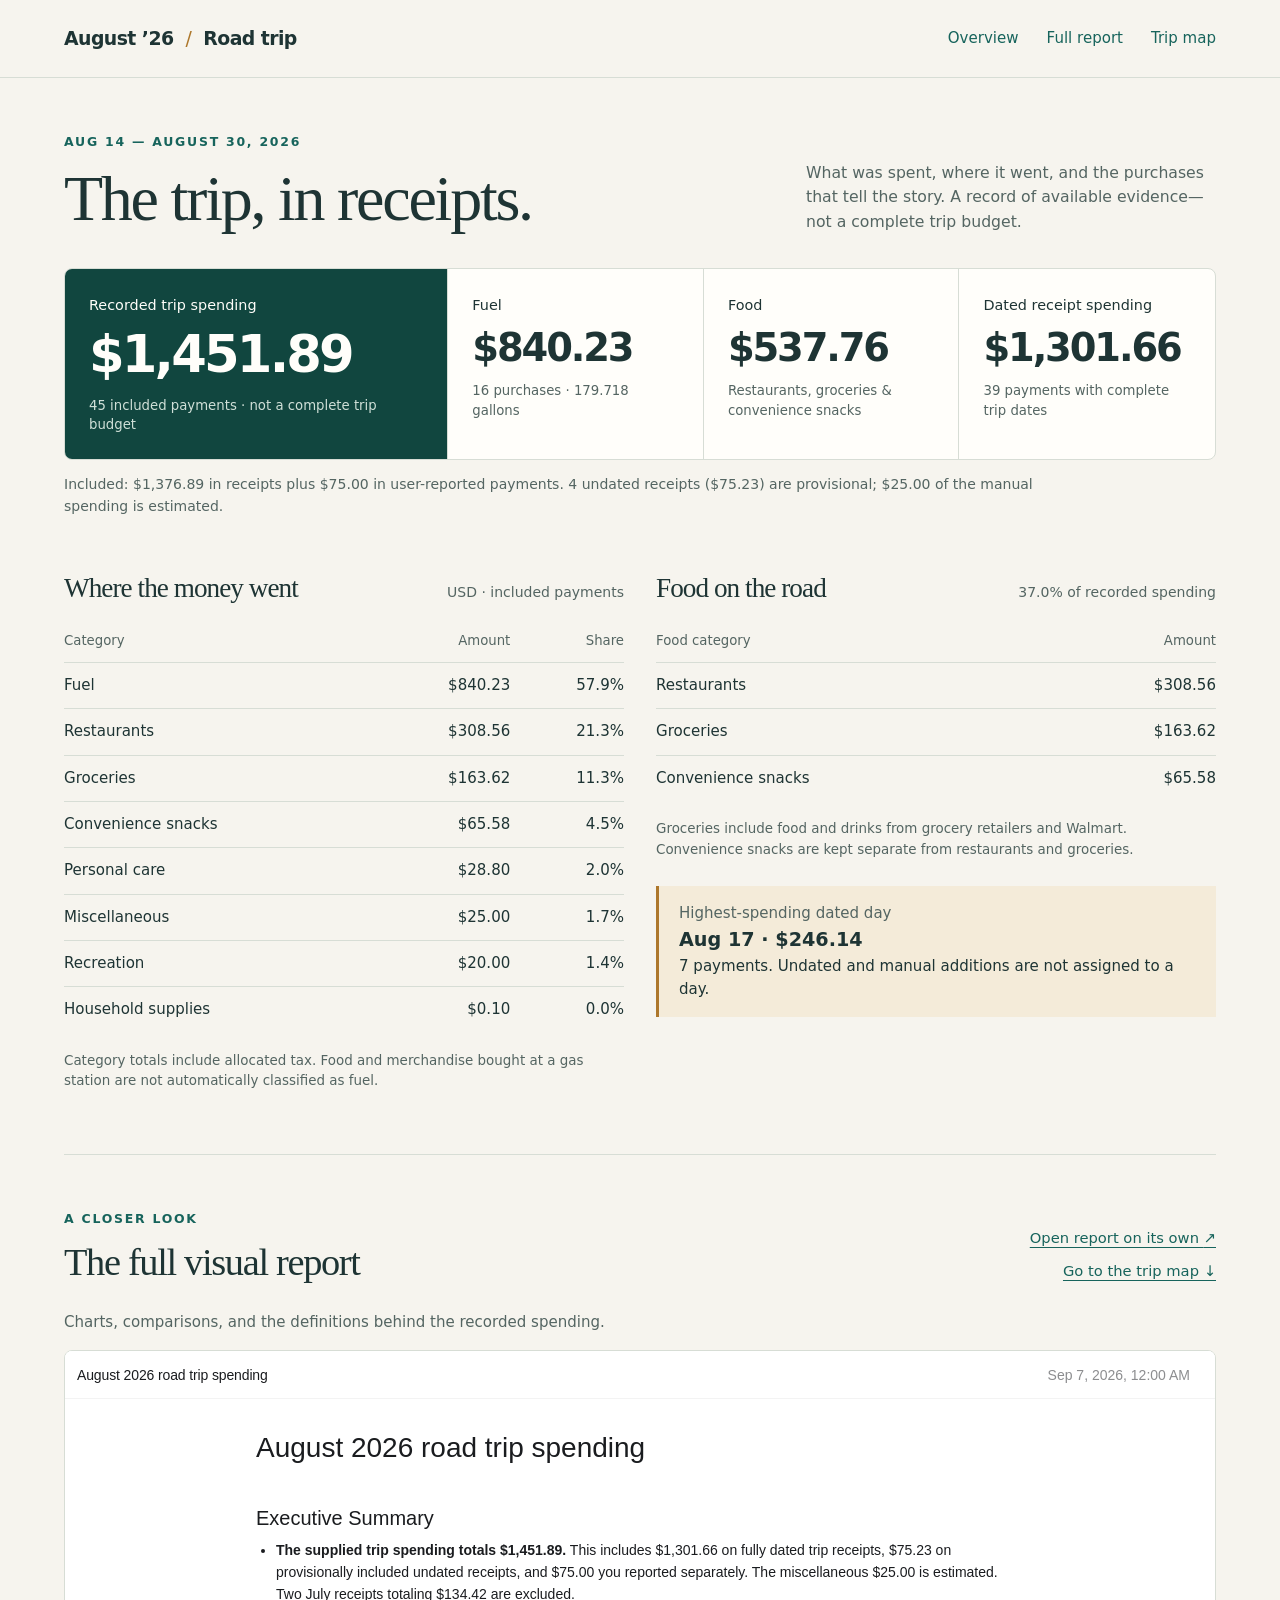
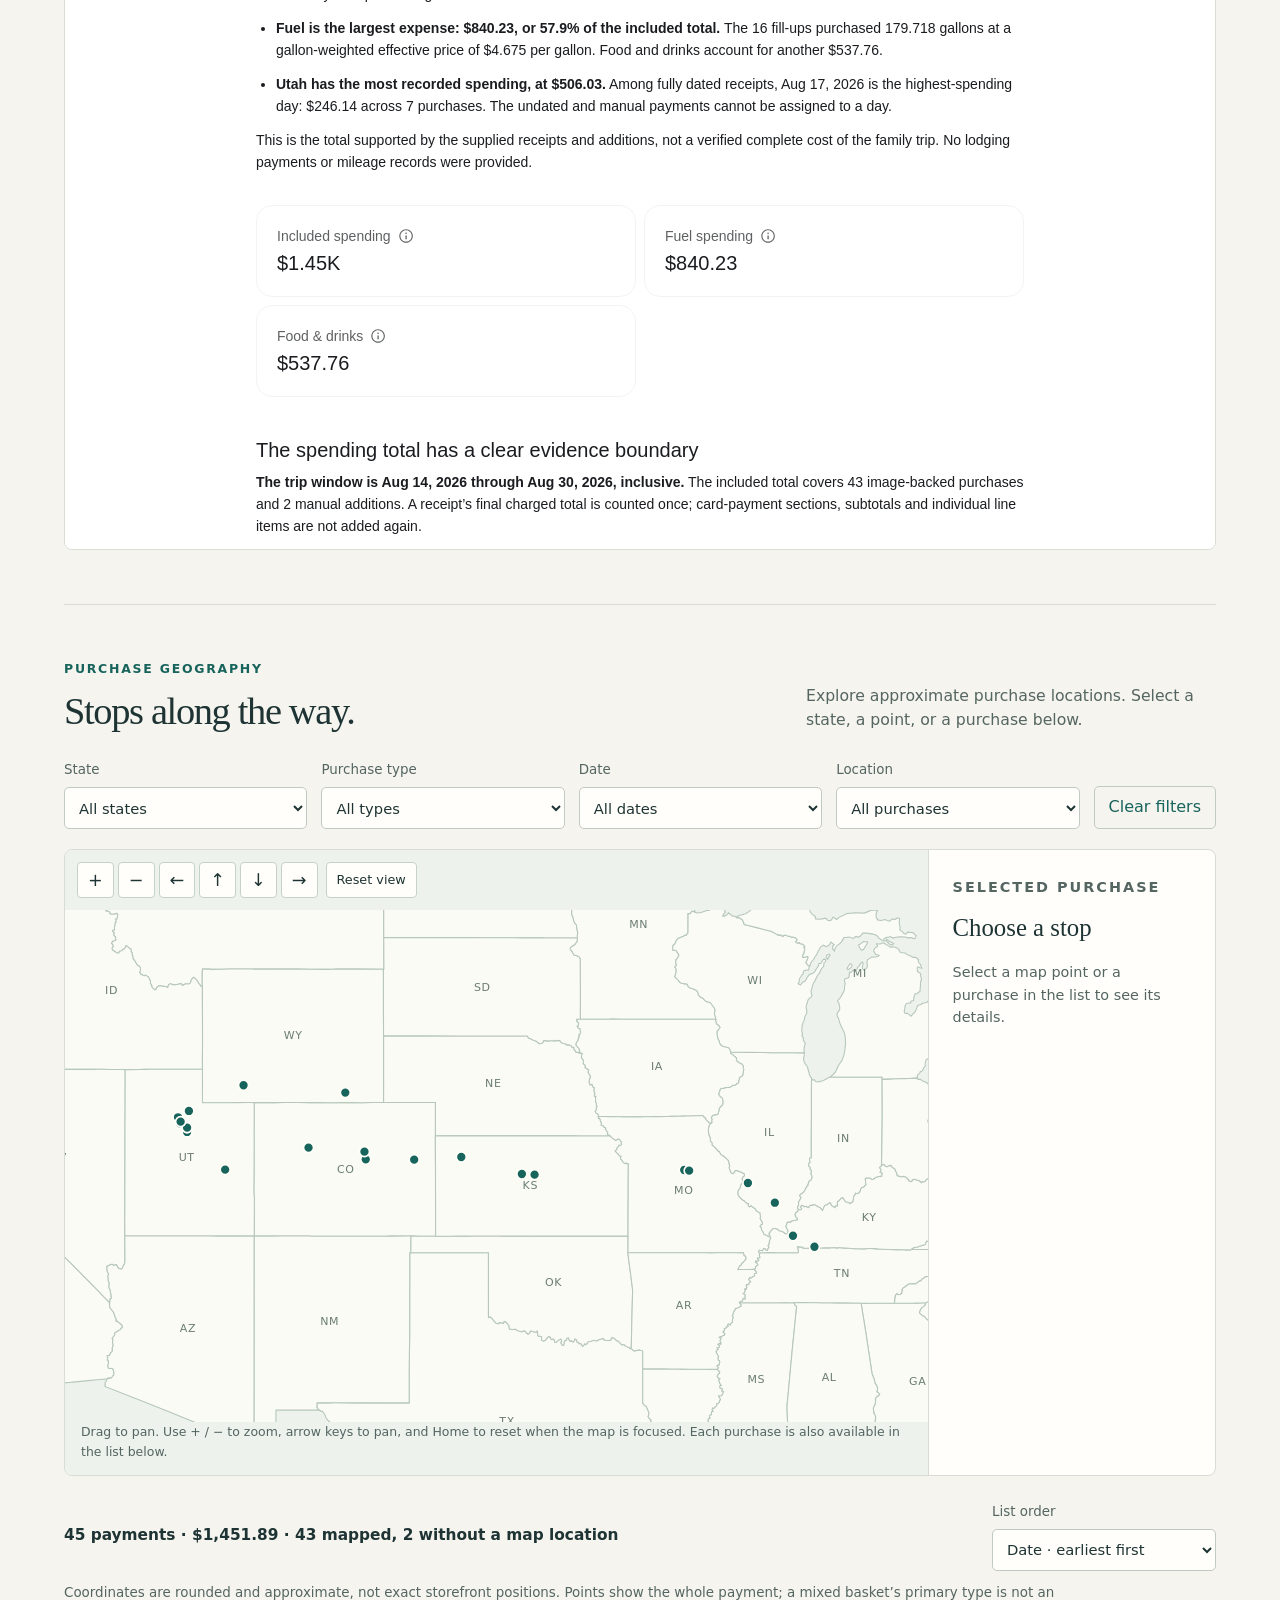
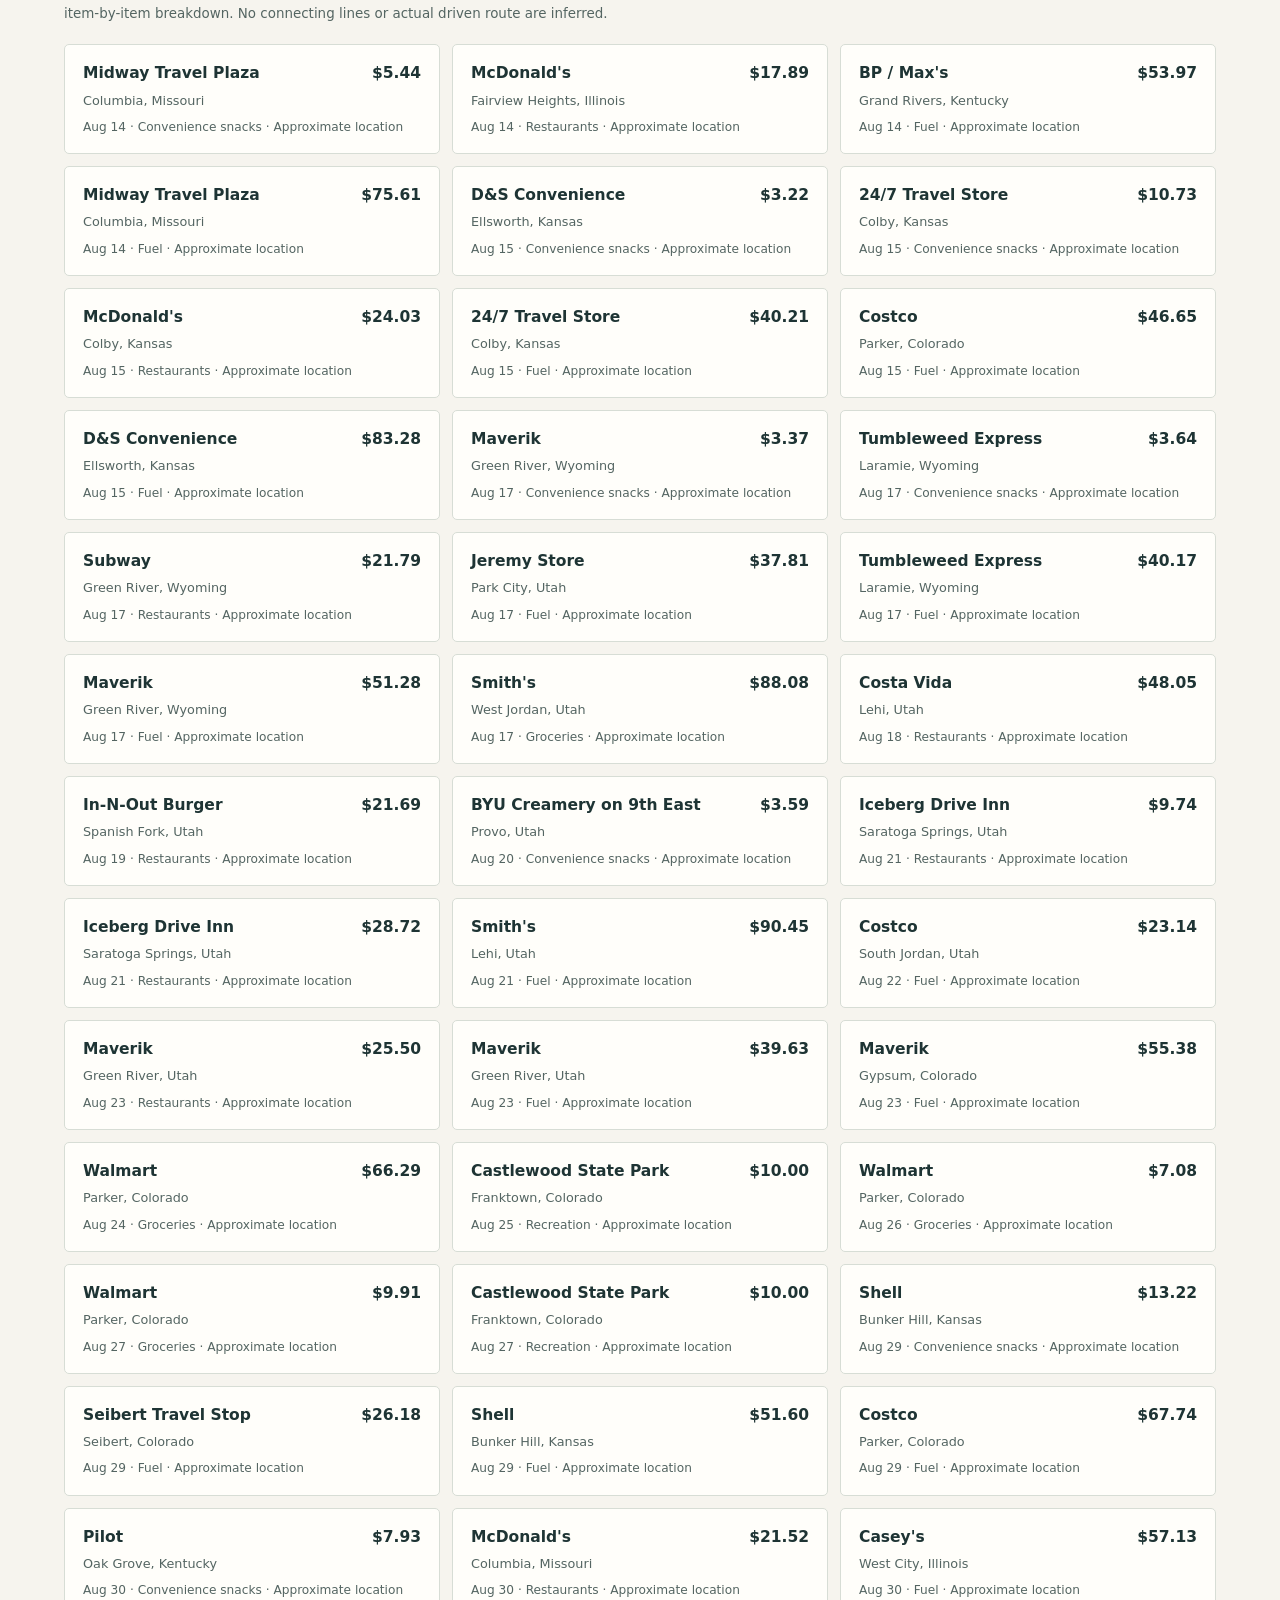
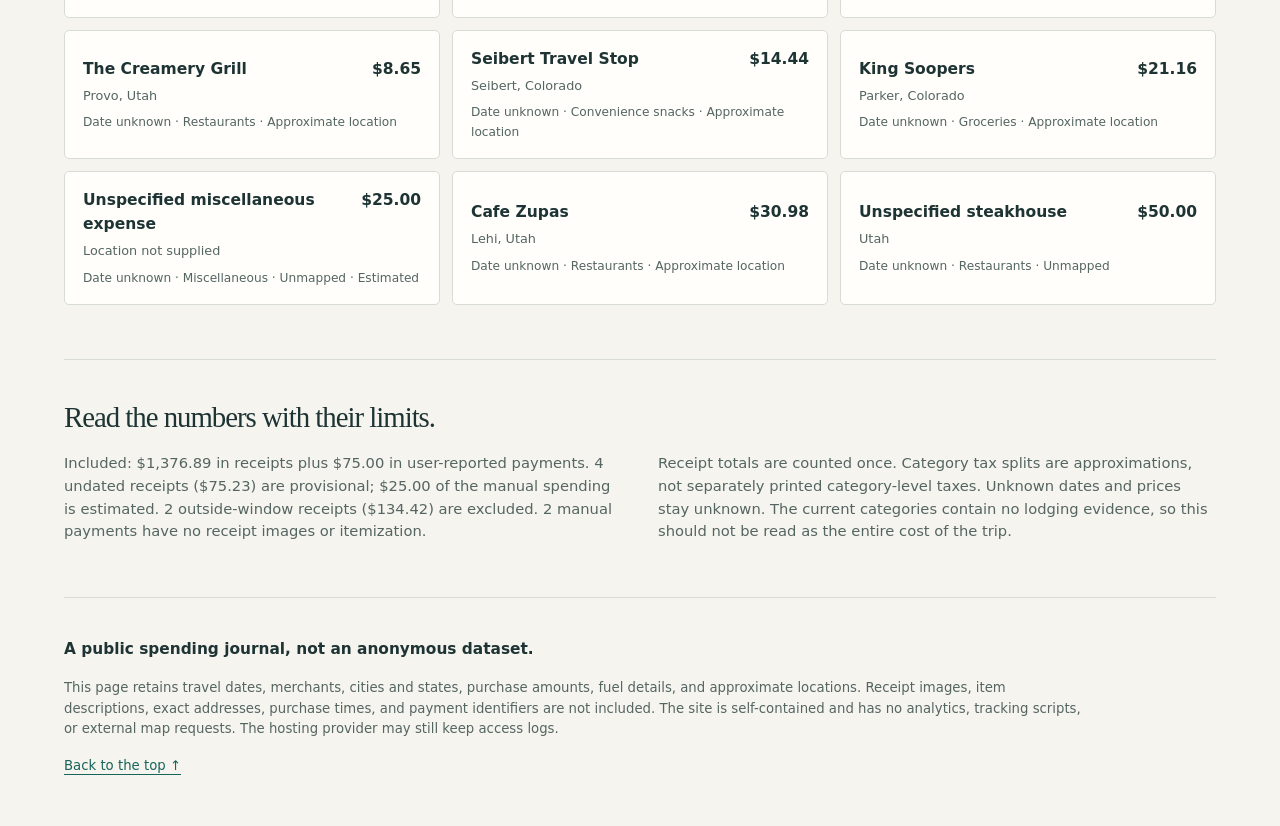
==== index.html @ 5550ae77 "Publish reviewed August 2026 road trip report and map" ====
<!doctype html>
<html lang="en">
<head>
  <meta charset="utf-8">
  <meta name="viewport" content="width=device-width, initial-scale=1">
  <meta name="description" content="A receipt-backed look at an August road trip: recorded spending, fuel purchases, and approximate purchase locations.">
  <meta name="referrer" content="no-referrer">
  <meta http-equiv="Content-Security-Policy" content="default-src 'none'; script-src 'self'; style-src 'self'; img-src 'self' data:; frame-src 'self'; connect-src 'none'; base-uri 'none'; form-action 'none'">
  <title>August ’26 / Road trip</title>
  <link rel="stylesheet" href="assets/site.css">
  <script src="assets/trip-data.js" defer></script>
  <script src="assets/site.js" defer></script>
</head>
<body>
  <a class="skip-link" href="#overview">Skip to the overview</a>
  <header class="site-header">
    <a class="wordmark" href="#overview" aria-label="Road trip overview"><span id="edition">August ’26</span><span class="wordmark-divider">/</span>Road trip</a>
    <nav aria-label="Main navigation"><a href="#overview">Overview</a><a href="#visual-report">Full report</a><a href="#trip-map">Trip map</a></nav>
  </header>
  <main>
    <p id="data-error" class="error-message" role="alert" hidden>The trip data could not be loaded. Keep the assets folder beside this page and reload.</p>
    <noscript><p class="error-message">Enable JavaScript to explore the overview and map. The <a href="report.html">full report</a> also includes a readable, no-script version.</p></noscript>
    <section id="overview" class="section overview" aria-labelledby="overview-heading">
      <div class="section-heading introduction"><div><p class="eyebrow" id="trip-period">Trip spending journal</p><h1 id="overview-heading">The trip, in receipts.</h1></div><p class="intro-note">What was spent, where it went, and the purchases that tell the story. A record of available evidence—not a complete trip budget.</p></div>
      <div id="headline-metrics" class="metric-grid" aria-label="Recorded spending summary"></div>
      <p id="coverage-note" class="coverage-note"></p>
      <div class="overview-grid">
        <section class="summary-panel" aria-labelledby="category-heading"><div class="panel-heading"><h2 id="category-heading">Where the money went</h2><span class="small-label">USD · included payments</span></div><div id="category-table"></div><p class="table-note">Category totals include allocated tax. Food and merchandise bought at a gas station are not automatically classified as fuel.</p></section>
        <section class="summary-panel food-panel" aria-labelledby="food-heading"><div class="panel-heading"><h2 id="food-heading">Food on the road</h2><span id="food-share" class="small-label"></span></div><div id="food-table"></div><p class="table-note">Groceries include food and drinks from grocery retailers and Walmart. Convenience snacks are kept separate from restaurants and groceries.</p><div id="peak-day" class="editorial-callout"></div></section>
      </div>
    </section>
    <section id="visual-report" class="section report-section" aria-labelledby="report-heading"><div class="section-heading"><div><p class="eyebrow">A closer look</p><h2 id="report-heading">The full visual report</h2></div><div class="heading-links"><a class="text-link" href="report.html">Open report on its own <span aria-hidden="true">↗</span></a><a class="text-link" href="#trip-map">Go to the trip map ↓</a></div></div><p class="section-description">Charts, comparisons, and the definitions behind the recorded spending.</p><iframe class="report-frame" src="report.html" title="Road trip spending visual report" loading="lazy"></iframe></section>
    <section id="trip-map" class="section map-section" aria-labelledby="map-heading">
      <div class="section-heading"><div><p class="eyebrow">Purchase geography</p><h2 id="map-heading">Stops along the way.</h2></div><p class="intro-note">Explore approximate purchase locations. Select a state, a point, or a purchase below.</p></div>
      <form id="map-filters" class="map-filters" aria-label="Filter purchases"><label>State<select id="filter-state"><option value="">All states</option></select></label><label>Purchase type<select id="filter-category"><option value="">All types</option></select></label><label>Date<select id="filter-date"><option value="">All dates</option></select></label><label>Location<select id="filter-location"><option value="">All purchases</option><option value="mapped">On the map</option><option value="unmapped">No map location</option></select></label><button id="clear-filters" class="quiet-button" type="button">Clear filters</button></form>
      <div class="map-workspace">
        <div class="map-canvas-panel"><div class="map-tools" role="group" aria-label="Map view controls"><button type="button" id="zoom-in" aria-label="Zoom in">+</button><button type="button" id="zoom-out" aria-label="Zoom out">−</button><button type="button" id="pan-left" aria-label="Pan left">←</button><button type="button" id="pan-up" aria-label="Pan up">↑</button><button type="button" id="pan-down" aria-label="Pan down">↓</button><button type="button" id="pan-right" aria-label="Pan right">→</button><button type="button" id="reset-map">Reset view</button></div><svg id="purchase-map" viewBox="0 0 1000 520" role="group" tabindex="0" aria-label="Interactive approximate purchase map" aria-describedby="map-help"><title>Approximate purchase locations</title><g id="map-states"></g><g id="map-state-labels" aria-hidden="true"></g><g id="map-points"></g></svg><p id="map-help" class="map-help">Drag to pan. Use + / − to zoom, arrow keys to pan, and Home to reset when the map is focused. Each purchase is also available in the list below.</p></div>
        <aside class="purchase-detail" aria-labelledby="purchase-detail-heading" aria-live="polite" aria-atomic="true"><p class="eyebrow">Selected purchase</p><h3 id="purchase-detail-heading">Choose a stop</h3><div id="purchase-detail-content"><p>Select a map point or a purchase in the list to see its details.</p></div></aside>
      </div>
      <div class="map-results-heading"><p id="map-results-status" role="status" aria-live="polite"></p><label>List order<select id="list-order"><option value="date">Date · earliest first</option><option value="amount-desc">Amount · highest first</option><option value="amount-asc">Amount · lowest first</option></select></label></div>
      <p class="table-note map-caveat">Coordinates are rounded and approximate, not exact storefront positions. Points show the whole payment; a mixed basket’s primary type is not an item-by-item breakdown. No connecting lines or actual driven route are inferred.</p>
      <div id="purchase-list" class="purchase-list" aria-label="Filtered purchases"></div>
    </section>
    <section class="section methodology" aria-labelledby="method-heading"><h2 id="method-heading">Read the numbers with their limits.</h2><div class="method-grid"><p id="method-coverage"></p><p id="method-evidence">Receipt totals are counted once. Category tax splits are approximations, not separately printed category-level taxes. Unknown dates and prices stay unknown. Available expenses are not proof that every trip cost is captured.</p></div></section>
  </main>
  <footer class="site-footer"><p class="footer-title">A public spending journal, not an anonymous dataset.</p><p>This page retains travel dates, merchants, cities and states, purchase amounts, fuel details, and approximate locations. Receipt images, item descriptions, exact addresses, purchase times, and payment identifiers are not included. The site is self-contained and has no analytics, tracking scripts, or external map requests. The hosting provider may still keep access logs.</p><a href="#overview">Back to the top ↑</a></footer>
</body>
</html>
---- assets/site.css ----
:root{color-scheme:light;--paper:#f6f4ee;--surface:#fffefa;--ink:#1e3434;--muted:#546562;--line:#d7ddd5;--teal:#17645c;--teal-deep:#11463f;--teal-light:#e6efea;--gold:#ad772b;--gold-light:#f4ebd9;--radius:8px;--sans:ui-sans-serif,system-ui,-apple-system,BlinkMacSystemFont,"Segoe UI",sans-serif;--serif:Georgia,"Times New Roman",serif}
*{box-sizing:border-box}html{scroll-behavior:smooth;scroll-padding-top:88px}body{margin:0;background:var(--paper);color:var(--ink);font-family:var(--sans);font-size:16px;line-height:1.55}a{color:var(--teal);text-underline-offset:4px}button,input,select{font:inherit}button,a,select{touch-action:manipulation}button,select{min-height:42px}button{cursor:pointer}button:disabled{cursor:default;opacity:.5}:focus-visible{outline:3px solid var(--gold);outline-offset:4px}h1,h2,h3,p{margin-top:0}h1,h2{font-family:var(--serif);font-weight:400;letter-spacing:-.035em;line-height:1.1}h1{font-size:clamp(2.4rem,5vw,4rem);margin-bottom:0}h2{font-size:clamp(1.7rem,3vw,2.4rem);margin-bottom:18px}h3{font-size:1.12rem;line-height:1.4}p{margin-bottom:16px}small,.small-label{font-size:.875rem}.skip-link{position:fixed;left:18px;top:-80px;background:var(--ink);color:white;padding:12px;z-index:10}.skip-link:focus{top:14px}.site-header{max-width:1400px;margin:auto;padding:24px 5vw;display:flex;align-items:center;justify-content:space-between;gap:24px;border-bottom:1px solid var(--line)}.wordmark{color:var(--ink);text-decoration:none;font-weight:700;letter-spacing:-.03em;font-size:1.18rem;white-space:nowrap}.wordmark-divider{font-weight:400;color:var(--gold);margin:0 12px}.site-header nav{display:flex;gap:28px;flex-wrap:wrap}.site-header nav a{text-decoration:none;font-size:.94rem}.site-header nav a:hover{text-decoration:underline}main{max-width:1400px;margin:auto}.section{margin:0 5vw;padding:54px 0;border-bottom:1px solid var(--line)}.section-heading{display:flex;justify-content:space-between;align-items:flex-end;gap:40px;margin-bottom:28px}.section-heading h2{margin:0}.eyebrow{text-transform:uppercase;letter-spacing:.14em;font-size:.78rem;font-weight:700;color:var(--teal);margin-bottom:12px}.intro-note{max-width:410px;font-size:.98rem;color:var(--muted);margin:0}.introduction{margin-bottom:34px}.metric-grid{display:grid;grid-template-columns:1.5fr 1fr 1fr 1fr;border:1px solid var(--line);border-radius:var(--radius);overflow:hidden;background:var(--surface)}.metric{padding:25px 24px;border-right:1px solid var(--line)}.metric:last-child{border:0}.metric-primary{background:var(--teal-deep);color:var(--surface)}.metric-label{font-size:.9rem;font-weight:500;margin-bottom:10px}.metric-value{display:block;font-size:clamp(1.6rem,3vw,2.55rem);line-height:1.12;font-weight:650;letter-spacing:-.055em;font-variant-numeric:tabular-nums}.metric-primary .metric-value{font-size:clamp(2.25rem,4vw,3.2rem)}.metric-note{font-size:.83rem;color:var(--muted);margin:12px 0 0;line-height:1.45}.metric-primary .metric-note{color:#d0e0d8}.coverage-note{margin:14px 0 32px;font-size:.875rem;color:var(--muted);max-width:1000px}.overview-grid{display:grid;grid-template-columns:1fr 1fr;gap:32px}.summary-panel{padding:24px 0 8px}.panel-heading{display:flex;justify-content:space-between;gap:20px;align-items:baseline}.summary-panel h2{font-size:1.7rem}.small-label{color:var(--muted);white-space:nowrap}.data-table-wrapper{overflow-x:auto;max-width:100%}.data-table{width:100%;border-collapse:collapse;font-size:.94rem;font-variant-numeric:tabular-nums}.data-table caption{text-align:left;font-weight:600;margin-bottom:10px}.data-table th{color:var(--muted);font-weight:500;font-size:.83rem;text-align:left;border-bottom:1px solid var(--line);padding:10px 8px}.data-table td{padding:11px 8px;border-bottom:1px solid var(--line);vertical-align:top}.data-table .numeric{text-align:right;white-space:nowrap}.data-table td:first-child,.data-table th:first-child{padding-left:0}.data-table td:last-child,.data-table th:last-child{padding-right:0}.data-table tbody tr:last-child td{border-bottom:0}.data-table .total-row td{font-weight:700;border-top:2px solid var(--line)}.table-note{font-size:.84rem;color:var(--muted);margin:18px 0 0}.editorial-callout{border-left:3px solid var(--gold);padding:16px 20px;margin:25px 0;background:var(--gold-light)}.editorial-callout p{margin:0;font-size:.94rem}.editorial-callout strong{font-size:1.2rem}.table-details{margin-top:20px;border-top:1px solid var(--line);padding:14px 0}.table-details summary{cursor:pointer;font-size:.94rem;color:var(--teal);padding:3px 0}.table-details[open] summary{margin-bottom:18px}.table-details[open]{padding-bottom:12px}.secondary-grid{border-top:1px solid var(--line);margin-top:20px}.fuel-section{margin-top:38px;padding:35px 30px;background:var(--surface);border:1px solid var(--line);border-radius:var(--radius)}.fuel-section .intro-note{font-size:.88rem;max-width:350px}.fuel-section h2{font-size:1.9rem}.compact-metrics{grid-template-columns:repeat(4,1fr);border-left:0;border-right:0;border-radius:0}.compact-metrics .metric{padding:21px 20px}.compact-metrics .metric:first-child{padding-left:0}.compact-metrics .metric-value{font-size:1.95rem}.extreme-grid{display:grid;grid-template-columns:1fr 1fr;gap:28px;margin-top:24px}.fuel-extreme{padding-left:18px;border-left:2px solid var(--teal)}.fuel-extreme h3{font-size:.83rem;color:var(--muted);font-weight:500;margin-bottom:6px}.fuel-extreme strong{font-size:1.4rem}.fuel-extreme p{font-size:.875rem;margin:5px 0 0}.daily-detail{margin-top:26px}.report-section{padding-bottom:46px}.text-link{font-size:.92rem;white-space:nowrap}.section-description{color:var(--muted);font-size:.94rem}.report-frame{width:100%;height:800px;border:1px solid var(--line);border-radius:var(--radius);background:white}.map-filters{display:grid;grid-template-columns:repeat(4,minmax(0,1fr)) auto;align-items:end;gap:14px;margin:28px 0 20px}.map-filters label,.map-results-heading label{display:grid;gap:6px;font-size:.84rem;color:var(--muted)}select{border:1px solid #bfcac2;border-radius:5px;padding:8px 32px 8px 10px;background:var(--surface);color:var(--ink);width:100%;font-size:.92rem}.quiet-button{background:none;border:1px solid #bfcac2;border-radius:5px;color:var(--teal);padding:8px 14px}.quiet-button:hover{background:var(--teal-light)}.map-workspace{display:grid;grid-template-columns:minmax(0,3fr) minmax(230px,1fr);border:1px solid var(--line);border-radius:var(--radius);overflow:hidden;background:var(--surface)}.map-canvas-panel{min-width:0;position:relative;background:#edf2ed}.map-tools{display:flex;gap:4px;padding:12px;flex-wrap:wrap}.map-tools button{min-width:36px;min-height:36px;border:1px solid #c6d1c8;border-radius:4px;padding:3px 10px;background:var(--surface);color:var(--ink);font-size:1.1rem}.map-tools button:last-child{font-size:.8rem;margin-left:4px}.map-tools button:hover{background:var(--teal-light)}#purchase-map{display:block;width:100%;height:clamp(330px,40vw,540px);touch-action:none;cursor:grab}#purchase-map.is-dragging{cursor:grabbing}.state-shape{fill:#fbfbf6;stroke:#b7c7bb;stroke-width:1.1;vector-effect:non-scaling-stroke;cursor:pointer}.state-shape:hover,.state-shape.is-active{fill:#dbe8df;stroke:#6c927e}.state-label{font-family:var(--sans);font-size:14px;fill:#6b7d72;text-anchor:middle;dominant-baseline:middle;pointer-events:none;letter-spacing:.08em}.purchase-point{fill:var(--teal);stroke:#fffef8;stroke-width:1.7;vector-effect:non-scaling-stroke;cursor:pointer}.purchase-point:hover,.purchase-point:focus,.purchase-point.is-selected{fill:var(--gold);stroke:var(--ink);stroke-width:2.5}.purchase-point.is-dimmed{opacity:.1;pointer-events:none}.map-help{font-size:.78rem;padding:0 16px 14px;color:var(--muted);margin:0}.purchase-detail{padding:26px 24px;border-left:1px solid var(--line)}.purchase-detail h3{font-family:var(--serif);font-size:1.55rem;font-weight:400;margin:0 0 16px}.purchase-detail p{font-size:.9rem;color:var(--muted)}.detail-amount{font-size:2.3rem!important;font-weight:650;color:var(--ink)!important;letter-spacing:-.04em;margin-bottom:20px}.detail-facts{margin:0;display:grid;gap:12px}.detail-facts div{border-top:1px solid var(--line);padding-top:10px}.detail-facts dt{font-size:.77rem;color:var(--muted)}.detail-facts dd{margin:3px 0 0;font-size:.92rem}.purchase-detail .detail-warning{background:var(--gold-light);padding:10px;margin-top:15px;font-size:.8rem;color:#65471d}.map-results-heading{display:flex;justify-content:space-between;align-items:center;gap:20px;margin:26px 0 12px}.map-results-heading p{margin:0;font-size:.96rem;font-weight:600}.map-results-heading label{min-width:220px}.map-caveat{margin:0 0 20px;max-width:1000px}.purchase-list{display:grid;grid-template-columns:repeat(3,minmax(0,1fr));gap:12px}.purchase-card{width:100%;display:block;text-align:left;background:var(--surface);border:1px solid var(--line);padding:16px 18px;border-radius:5px;color:var(--ink)}.purchase-card:hover,.purchase-card.is-selected{border-color:var(--teal);background:var(--teal-light)}.purchase-card.is-selected{box-shadow:inset 3px 0 var(--teal)}.purchase-card-top{display:flex;justify-content:space-between;gap:15px;font-size:.97rem;font-weight:650;margin-bottom:5px}.purchase-card-top span:last-child{font-variant-numeric:tabular-nums;white-space:nowrap}.purchase-card-place,.purchase-card-meta{font-size:.8rem;color:var(--muted);display:block;line-height:1.6}.purchase-card-meta{margin-top:7px;font-size:.76rem}.empty-message{padding:30px 20px;background:var(--surface);grid-column:1/-1;border:1px dashed var(--line);text-align:center;color:var(--muted)}.methodology{padding-top:42px}.methodology h2{font-size:1.8rem}.method-grid{display:grid;grid-template-columns:1fr 1fr;gap:36px;color:var(--muted);font-size:.92rem}.method-grid p{margin:0}.site-footer{max-width:1400px;margin:0 auto;padding:40px 5vw 50px;color:var(--muted);font-size:.83rem}.site-footer p{max-width:1020px}.site-footer .footer-title{font-weight:650;color:var(--ink);font-size:.96rem}.error-message{margin:25px 5vw;padding:20px;background:var(--gold-light);border:1px solid var(--gold);color:#563d1c}[hidden]{display:none!important}
.heading-links{display:flex;flex-direction:column;align-items:flex-end;gap:10px}
@media(min-width:701px){.site-header{position:sticky;top:0;z-index:3;background:var(--paper)}}
@media(max-width:700px){.heading-links{align-items:flex-start;gap:0}}
@media(min-width:1400px){.section{margin-left:70px;margin-right:70px}.site-header,.site-footer{padding-left:70px;padding-right:70px}}
@media(max-width:1000px){.metric{padding:22px 18px}.metric-grid{grid-template-columns:1.3fr 1fr}.metric{border-bottom:1px solid var(--line)}.metric:nth-child(2){border-right:0}.metric:nth-child(3),.metric:nth-child(4){border-bottom:0}.compact-metrics{grid-template-columns:1fr 1fr}.compact-metrics .metric:first-child,.compact-metrics .metric{padding:18px}.overview-grid{gap:26px}.map-workspace{grid-template-columns:minmax(0,2.2fr) minmax(210px,1fr)}.purchase-detail{padding:22px 18px}.map-filters{grid-template-columns:repeat(2,minmax(0,1fr)) auto}.map-filters .quiet-button{grid-row:1/3;grid-column:3;height:100%}.purchase-list{grid-template-columns:repeat(2,minmax(0,1fr))}.panel-heading{display:block}.panel-heading .small-label{display:block;margin-top:-8px;margin-bottom:12px}}
@media(max-width:700px){html{scroll-padding-top:20px}.site-header{padding:18px 6vw;display:block}.site-header nav{gap:25px;margin-top:17px}.wordmark{font-size:1.15rem}.section{margin:0 6vw;padding:35px 0}.section-heading{display:block;margin-bottom:24px}.intro-note{max-width:none;margin-top:18px;font-size:.92rem}.eyebrow{font-size:.72rem}.metric-label{font-size:.82rem}.metric-value{font-size:1.75rem}.metric-note{font-size:.76rem}.metric-primary .metric-value{font-size:2.2rem}.metric{padding:20px 15px}.overview-grid{grid-template-columns:1fr;gap:8px}.summary-panel{padding-top:19px}.panel-heading{display:flex}.panel-heading .small-label{margin:0}.summary-panel h2{font-size:1.5rem}.food-panel{border-top:1px solid var(--line);margin-top:12px}.editorial-callout{margin-bottom:10px}.fuel-section{padding:25px 18px;margin-top:25px}.fuel-section h2{font-size:1.7rem}.fuel-section .intro-note{max-width:none}.compact-metrics .metric:first-child,.compact-metrics .metric{padding:18px 10px}.compact-metrics .metric-value{font-size:1.75rem}.extreme-grid{grid-template-columns:1fr;gap:22px}.report-frame{height:700px}.text-link{display:inline-block;margin-top:18px}.map-filters{grid-template-columns:1fr 1fr;gap:12px}.map-filters .quiet-button{grid-row:auto;grid-column:1/-1;height:auto}.map-workspace{grid-template-columns:1fr}.purchase-detail{border-left:0;border-top:1px solid var(--line)}.detail-facts{grid-template-columns:1fr 1fr}.purchase-detail .detail-amount{margin-bottom:14px}.map-results-heading{display:block}.map-results-heading label{margin-top:18px;max-width:260px}.purchase-list{grid-template-columns:1fr}.purchase-card{padding:15px 17px}.purchase-card-top{font-size:1rem}.purchase-card-place,.purchase-card-meta{font-size:.84rem}.method-grid{grid-template-columns:1fr;gap:18px}.site-footer{padding-left:6vw;padding-right:6vw}.data-table{font-size:.88rem}.data-table th{font-size:.78rem}.map-tools{gap:5px}.map-tools button{min-height:38px}#purchase-map{height:330px}}
@media(max-width:440px){
  .metric-grid,.compact-metrics,.overview-grid{grid-template-columns:minmax(0,1fr)}
  .metric-grid .metric,.compact-metrics .metric{min-width:0;border:0;border-bottom:1px solid var(--line);padding:20px 18px}
  .metric-grid .metric:last-child,.compact-metrics .metric:last-child{border-bottom:0}
  .metric-value,.compact-metrics .metric-value{max-width:100%;overflow-wrap:anywhere}
  .metric-label,.metric-note,.fuel-section,.summary-panel{min-width:0;overflow-wrap:break-word}
  .panel-heading{display:block}
  .panel-heading .small-label{display:block;white-space:normal;margin:0 0 12px}
}
@media(prefers-reduced-motion:reduce){html{scroll-behavior:auto}}
@media print{body{background:white;font-size:11pt}.site-header nav,.map-filters,.map-tools,.map-help,.purchase-list,.map-results-heading,.report-frame,.skip-link{display:none}.site-header,.site-footer{padding:18px 0}.section{margin:0;padding:24px 0}.metric-grid,.overview-grid,.map-workspace{break-inside:avoid}.section-heading{gap:20px}.report-section{display:none}.data-table th,.data-table td{padding:6px}.site-footer{font-size:9pt}.purchase-detail{break-inside:avoid}details:not([open]){display:none}a{color:inherit}}
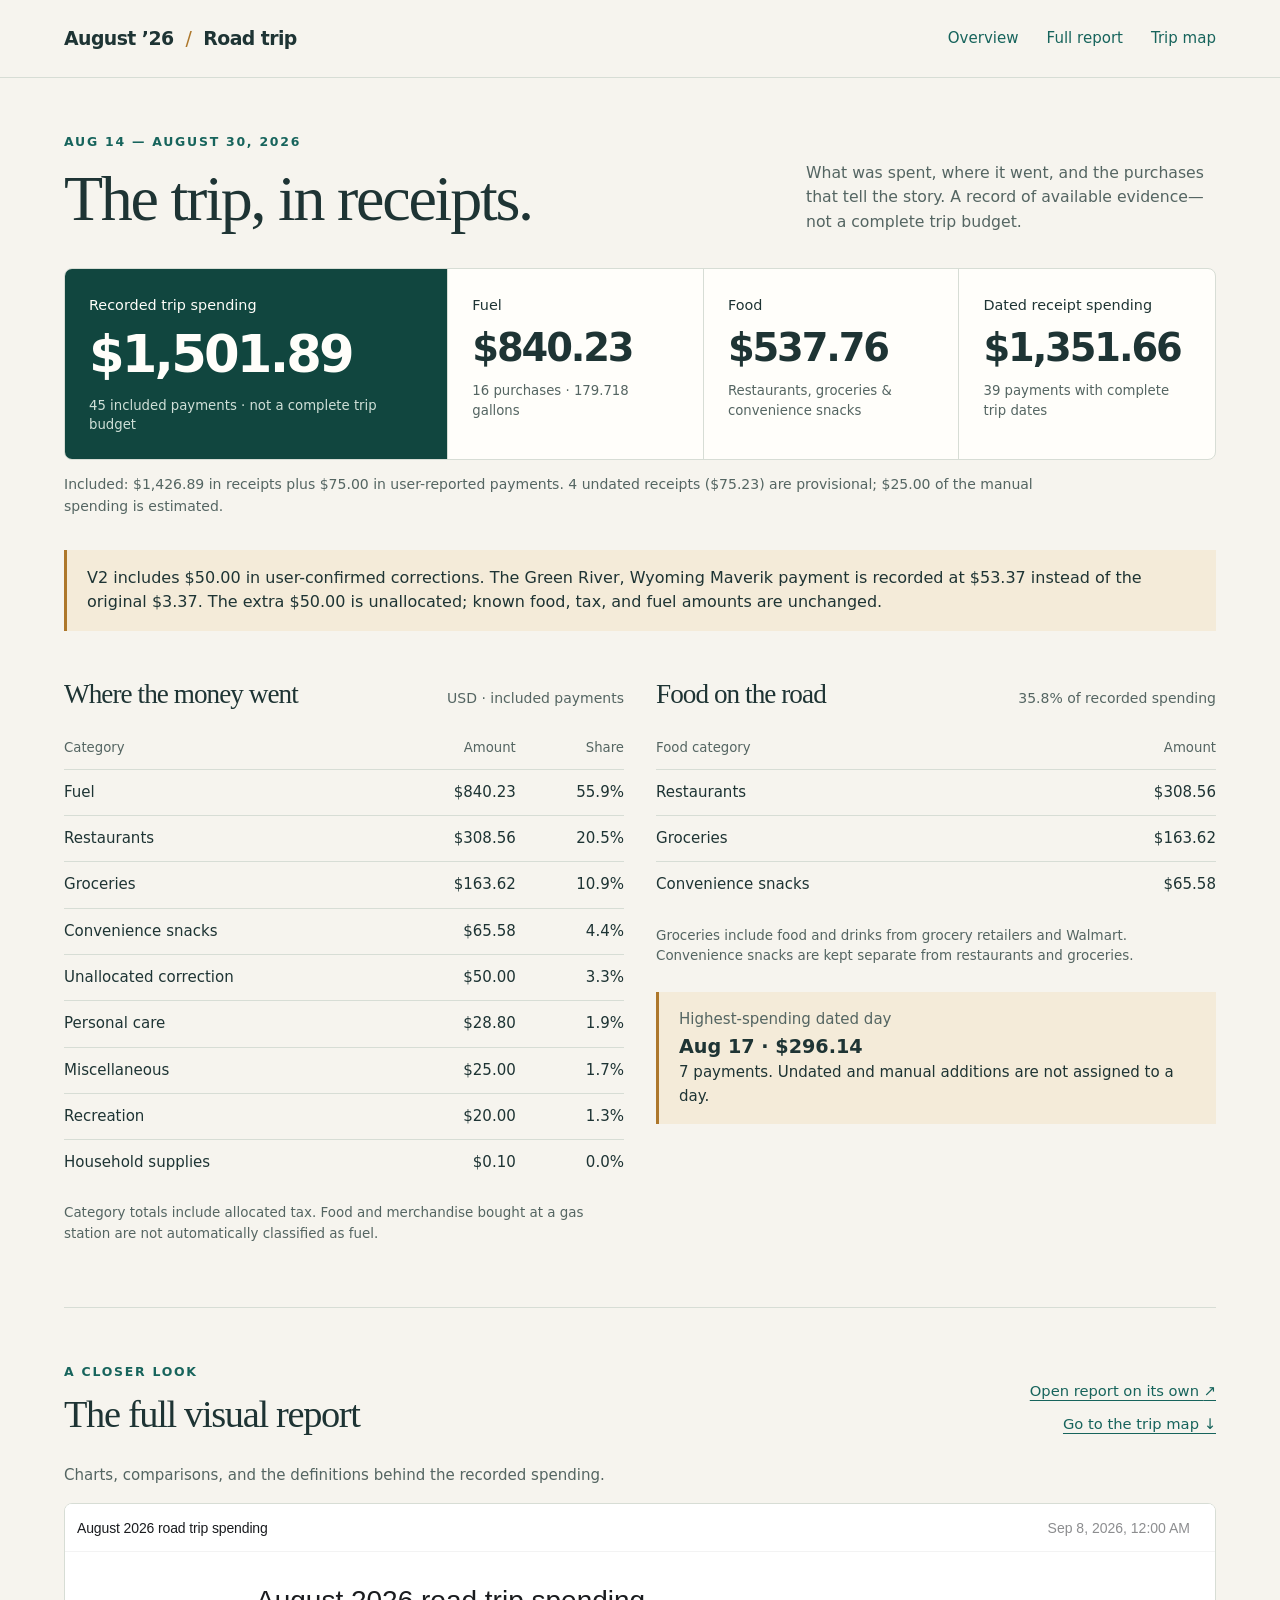
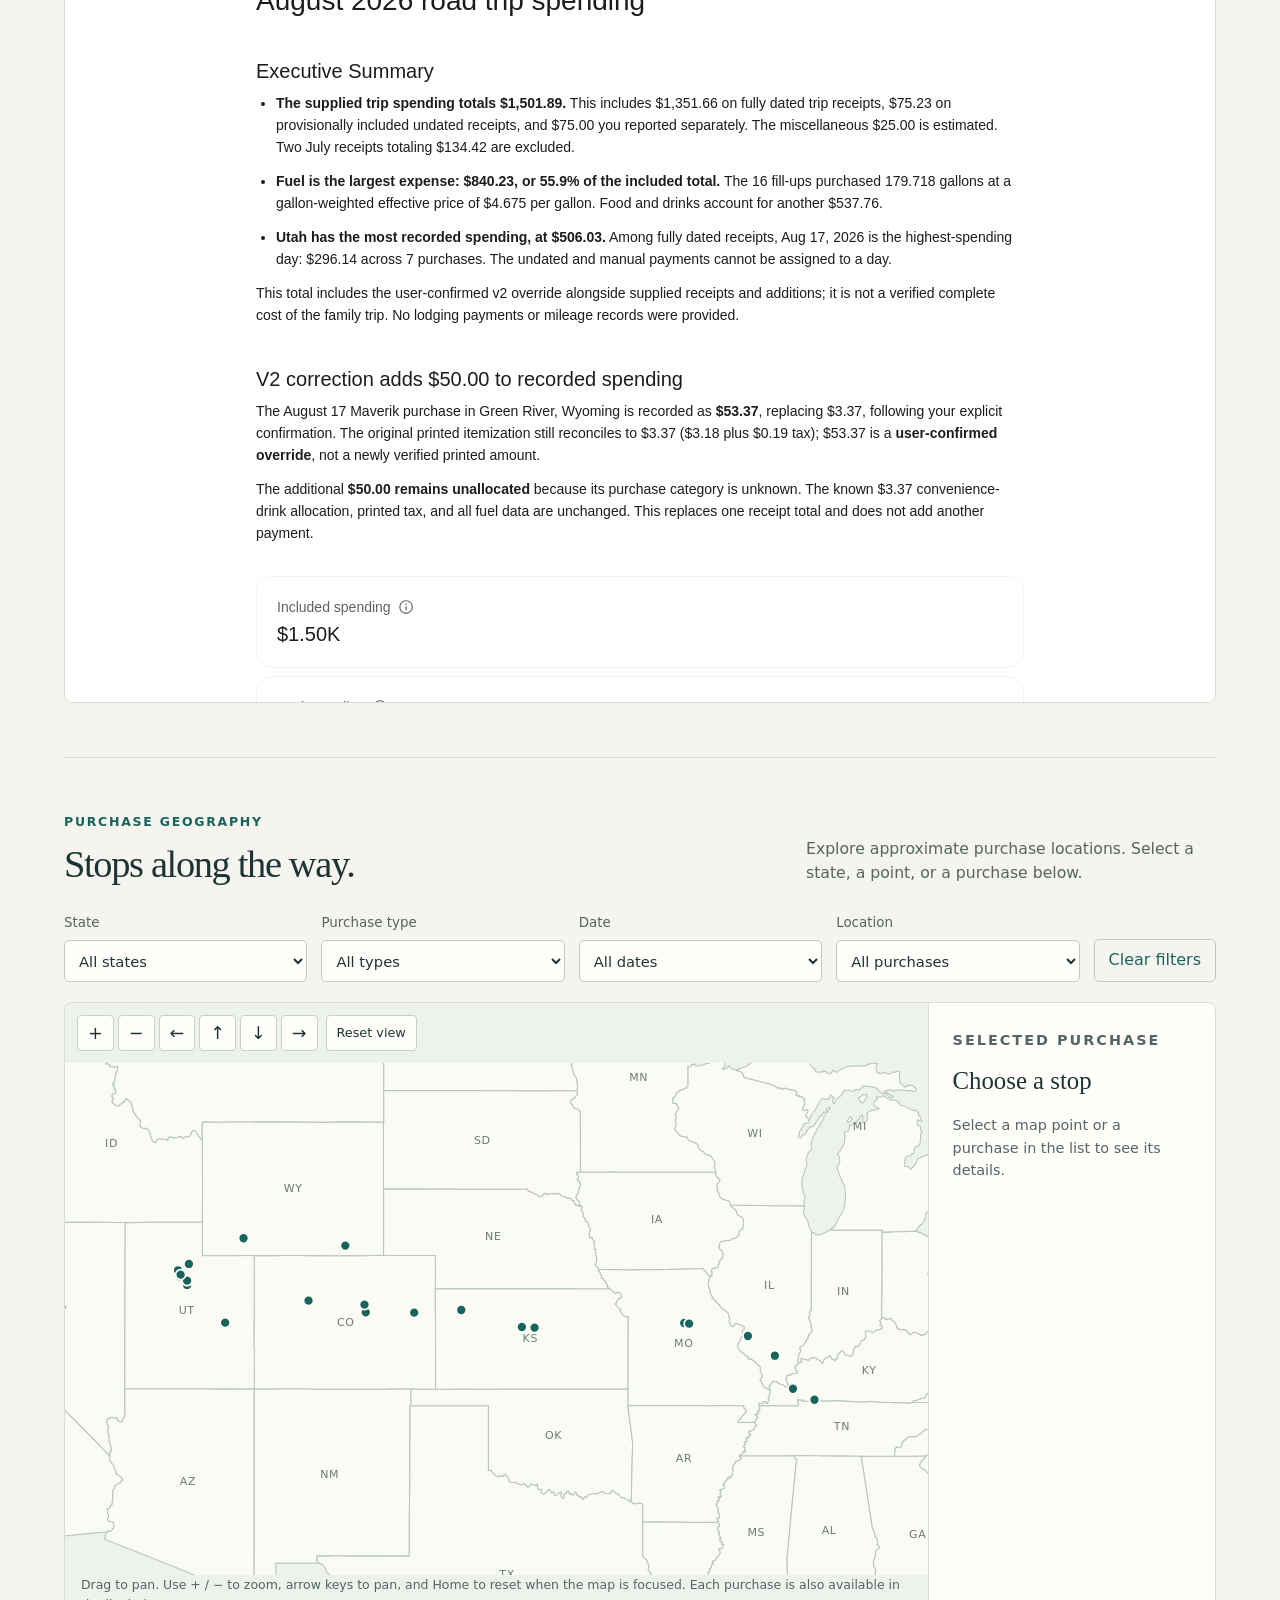
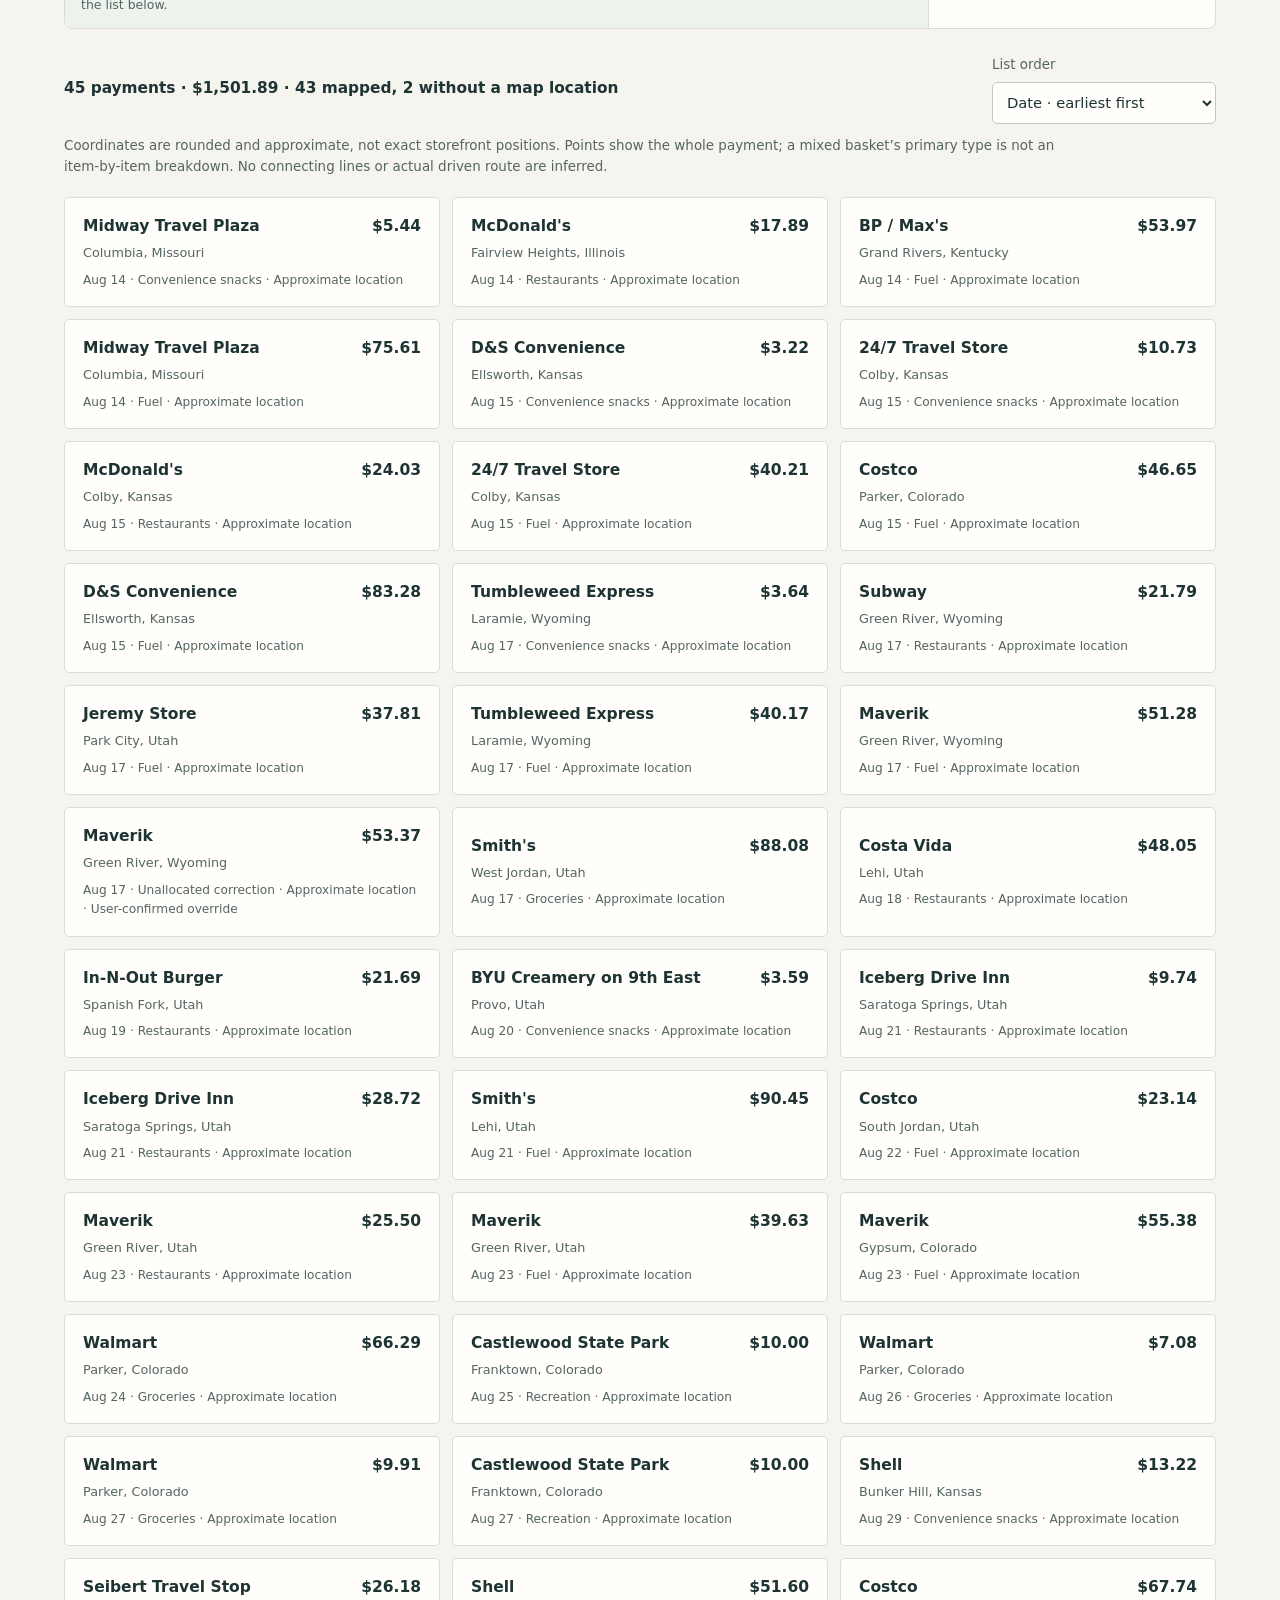
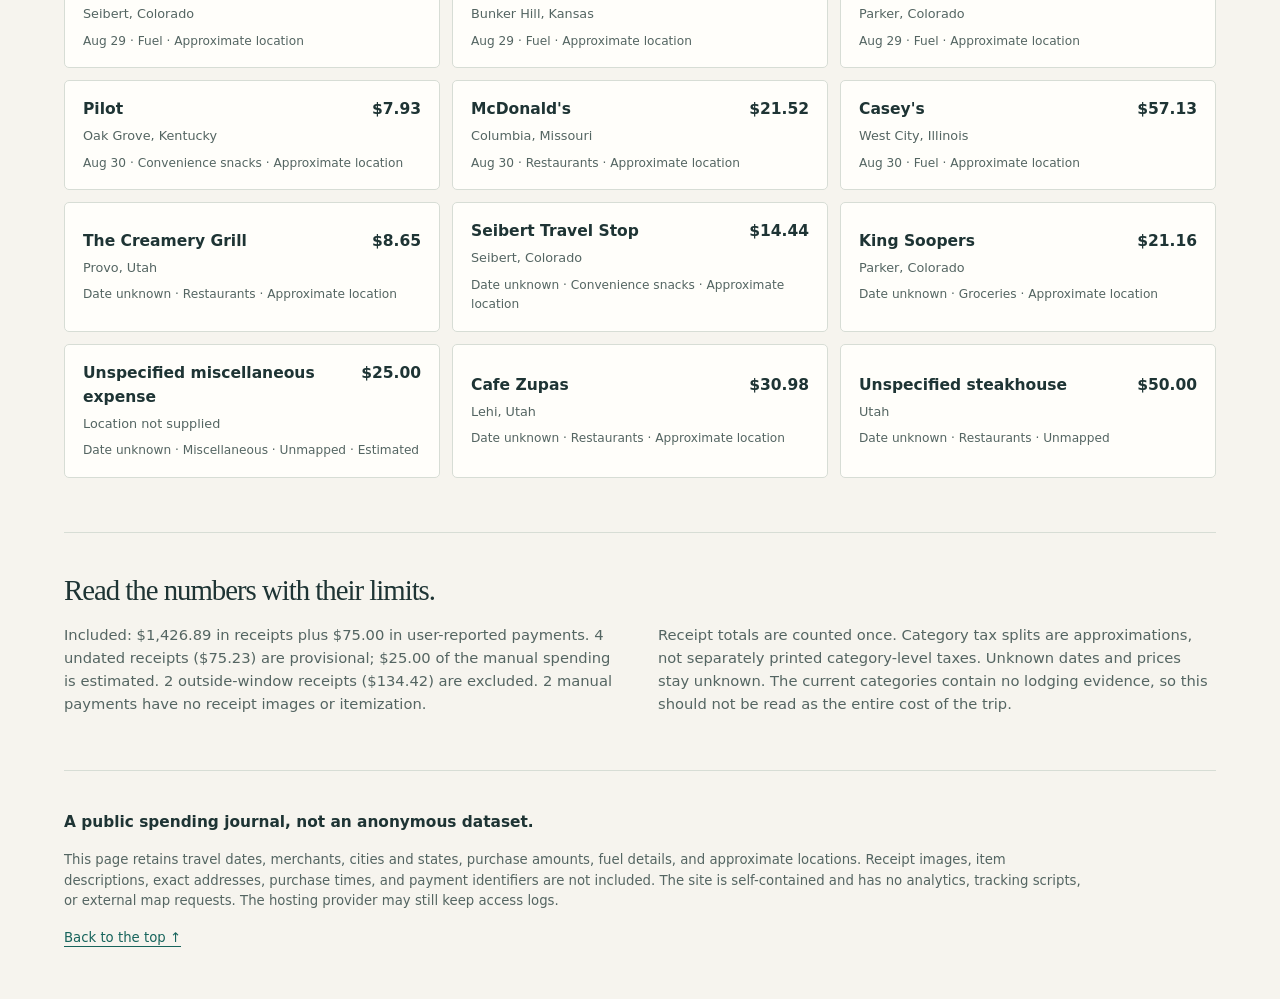
==== commit e85045bd: "Publish v2 spending correction with unallocated override disclosure" ====
--- a/index.html
+++ b/index.html
@@ -24,6 +24,7 @@
       <div class="section-heading introduction"><div><p class="eyebrow" id="trip-period">Trip spending journal</p><h1 id="overview-heading">The trip, in receipts.</h1></div><p class="intro-note">What was spent, where it went, and the purchases that tell the story. A record of available evidence—not a complete trip budget.</p></div>
       <div id="headline-metrics" class="metric-grid" aria-label="Recorded spending summary"></div>
       <p id="coverage-note" class="coverage-note"></p>
+      <p id="correction-note" class="editorial-callout" hidden></p>
       <div class="overview-grid">
         <section class="summary-panel" aria-labelledby="category-heading"><div class="panel-heading"><h2 id="category-heading">Where the money went</h2><span class="small-label">USD · included payments</span></div><div id="category-table"></div><p class="table-note">Category totals include allocated tax. Food and merchandise bought at a gas station are not automatically classified as fuel.</p></section>
         <section class="summary-panel food-panel" aria-labelledby="food-heading"><div class="panel-heading"><h2 id="food-heading">Food on the road</h2><span id="food-share" class="small-label"></span></div><div id="food-table"></div><p class="table-note">Groceries include food and drinks from grocery retailers and Walmart. Convenience snacks are kept separate from restaurants and groceries.</p><div id="peak-day" class="editorial-callout"></div></section>
